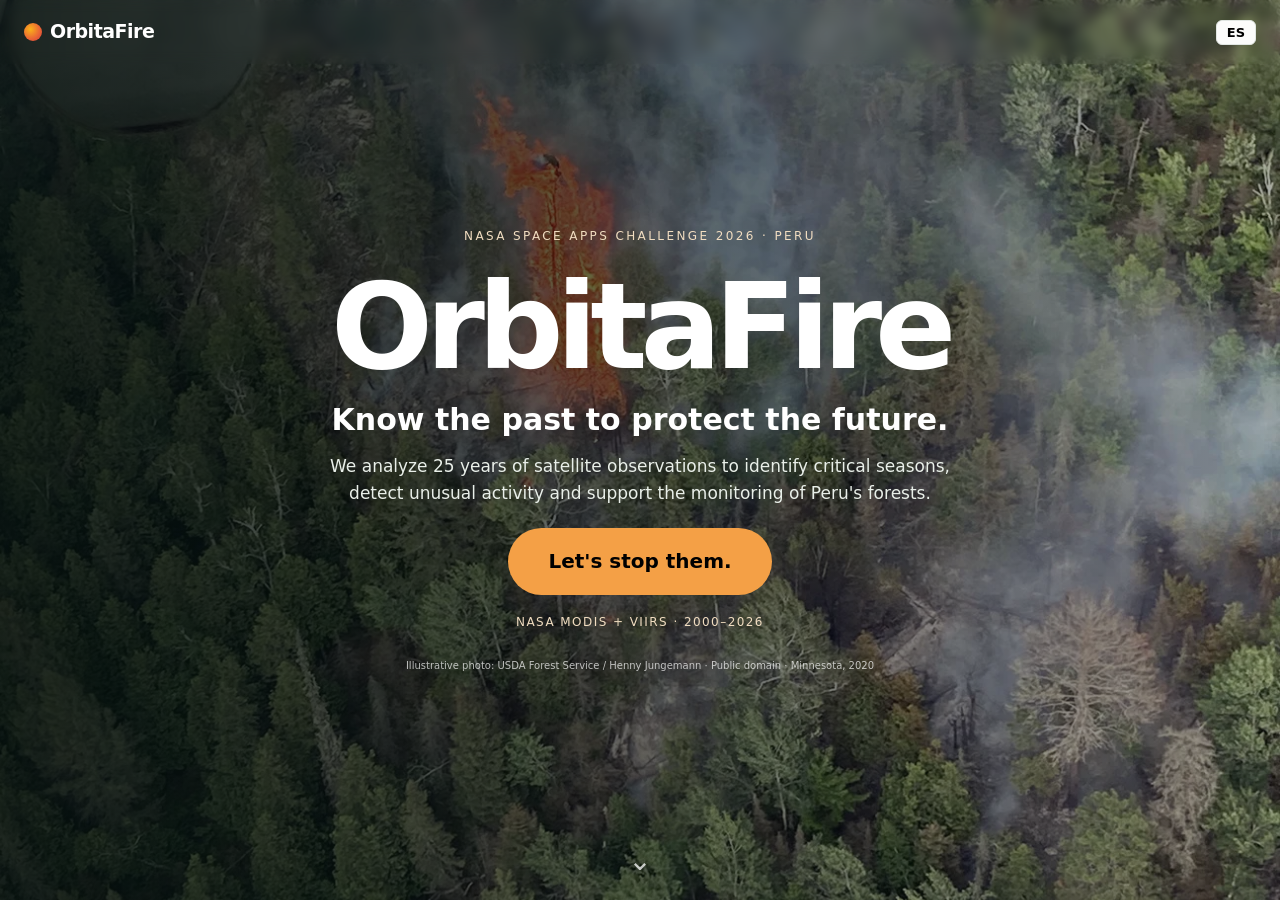
==== docs/index.html @ 90fe37e0 "Web: satellite basemap, recent hotspot points, layer panel and plain-language 3D labels - 2D map: NA" ====
<!DOCTYPE html>
<html lang="en">
<head>
<meta charset="utf-8">
<meta name="viewport" content="width=device-width, initial-scale=1">
<title>OrbitaFire — 25 years of fire in Peru on one consistent scale</title>
<meta name="description" content="OrbitaFire harmonizes NASA MODIS and VIIRS active-fire data into one consistent 2000–2026 record for Peru and turns it into fire alerts for Communal Reserves co-managed with Indigenous peoples.">
<link rel="icon" href="data:image/svg+xml,%3Csvg xmlns=%22http://www.w3.org/2000/svg%22 viewBox=%220 0 16 16%22%3E%3Ccircle cx=%228%22 cy=%228%22 r=%227%22 fill=%22%23eb6834%22/%3E%3C/svg%3E">
<link rel="stylesheet" href="vendor/leaflet/leaflet.css">
<link rel="stylesheet" href="style.css?v=20261115i">
<link rel="stylesheet" href="workspace.css?v=20261115i">
</head>
<body>
<!-- OrbitaFire website. Developed by the OrbitaFire team with AI assistance (Claude, Anthropic). See README > "AI assistance". -->
<header class="top">
  <div class="wrap top-row">
    <div class="brand"><span class="logo" aria-hidden="true"></span>OrbitaFire</div>
    <nav>
      <a href="#map" data-i18n="nav_map">Map</a>
      <a href="#reserves" data-i18n="nav_reserves">Communal Reserves</a>
      <a href="#method" data-i18n="nav_method">Method</a>
      <a href="#about" data-i18n="nav_about">About</a>
      <a href="3d.html" data-i18n="nav_3d">3D view</a>
      <button id="lang" class="lang" aria-label="Cambiar idioma / Change language">ES</button>
    </nav>
  </div>
</header>

<main>
<section class="hero wrap">
  <p class="eyebrow" data-i18n="eyebrow">NASA Space Apps Challenge 2026 · Harmonization of MODIS and VIIRS Hot Spots</p>
  <h1 data-i18n="h1">25 years of fire in Peru, on one consistent scale</h1>
  <p class="lead" data-i18n-html="lead">NASA's two fire sensors count fires differently: VIIRS sees <b>4–8×</b> more hotspots than MODIS. We harmonized both into a single, validated 2000–2026 record and use it to warn the people who protect the Amazon's <b>Communal Reserves</b> when a fire season is out of the ordinary.</p>
</section>

<section class="wrap status" aria-labelledby="status-h">
  <h2 id="status-h" class="sr" data-i18n="status_h">Current fire status</h2>
  <div class="cards" id="status-cards"></div>
  <p class="note" id="status-note"></p>
</section>

<section id="map" class="wrap">
  <h2 data-i18n="map_h">Explore the map</h2>
  <p class="sub" data-i18n="map_sub">Click anywhere to see its fire history, the protected area or buffer zone it belongs to, and the native communities nearby.</p>
  <div class="map-ui">
    <div class="map-controls" role="group" aria-label="Map layers">
      <span class="ctl-label" data-i18n="color_by">Color cells by</span>
      <label><span data-i18n="ob_map_scope">Map selection</span><select id="map-scope"><option value="auto" data-i18n="ob_auto">Protected area or cell</option><option value="region" data-i18n="ob_region">Department</option><option value="cell" data-i18n="ob_cell">Grid cell</option></select></label>
      <div class="seg" id="mode">
        <button data-mode="anom" class="on" data-i18n="mode_anom">2024 vs typical season</button>
        <button data-mode="dens" data-i18n="mode_dens">Average fire per year</button>
      </div>
      <label><input type="checkbox" id="lyr-areas" checked> <span data-i18n="lyr_areas">Protected areas</span></label>
      <label><input type="checkbox" id="lyr-buffers" checked> <span data-i18n="lyr_buffers">Buffer zones</span></label>
      <label><input type="checkbox" id="lyr-comm"> <span data-i18n="lyr_comm">Native communities</span></label>
      <label><input type="checkbox" id="lyr-base" checked> <span data-i18n="lyr_base">Basemap</span></label>
    </div>
    <div class="map-grid">
      <div id="leaflet" aria-label="Map of Peru"></div>
      <aside id="panel" class="panel" aria-live="polite"></aside>
    </div>
    <div class="legend" id="legend"></div>
  </div>
</section>

<section id="fire-calendar" class="wrap">
  <h2 data-i18n="fc_h">Fire Activity Calendar</h2>
  <p class="sub" data-i18n="fc_sub">Monthly VIIRS-equivalent activity for Peru. Pre-2012 values are model reconstructions.</p>
  <div class="calendar-controls">
    <label><span data-i18n="fc_location">Location</span><select id="fc-location"><option value="peru" data-i18n="fc_peru">All Peru</option></select></label>
    <label><span data-i18n="fc_month">Month</span><select id="fc-month"></select></label>
    <label><span data-i18n="ob_from">From year</span><select id="fc-from"></select></label>
    <label><span data-i18n="ob_to">To year</span><select id="fc-to"></select></label>
    <label><span data-i18n="fc_view">View</span><select id="fc-view"><option value="bars" data-i18n="ob_bars">Bars</option><option value="heat" data-i18n="ob_heat">Heatmap</option></select></label>
    <label><span data-i18n="fc_mode">Color</span><select id="fc-mode"><option value="value" data-i18n="ob_activity">Activity</option><option value="anomaly" data-i18n="ob_anomaly">Robust anomaly</option></select></label>
  </div>
  <p id="calendar-context" class="note" aria-live="polite"></p>
  <div class="chart-card"><div id="fire-calendar-chart" class="chart"></div></div>
  <p id="calendar-detail" class="small" aria-live="polite"></p>
  <p class="small" data-i18n="ob_legend">Blue: observed. Pale blue: reconstructed. Hatched: incomplete. Grey: missing. White dot: zero. Orange line: median. Whiskers: available 95% band.</p>
</section>

<section id="seasonal" class="wrap">
  <h2 data-i18n="ob_seasonal_h">Seasonal Fire Activity</h2>
  <p id="seasonal-note" class="note"></p>
  <p id="observed-advisory" class="note" aria-live="polite"></p>
  <div id="seasonal-chart" class="chart-card chart"></div>
  <p id="seasonal-trend" class="small"></p>
</section>

<section id="reserves" class="wrap">
  <h2 data-i18n="ob_territories_h">Territories Requiring Attention</h2>
  <p class="sub" data-i18n="ob_priority_sub">Communal Reserves and buffer rings, counted separately. Choose a metric to order monitoring attention; this is not a damage assessment.</p>
  <label><span data-i18n="ob_sort">Order by</span><select id="priority-sort"></select></label>
  <p id="priority-period" class="note"></p>
  <div class="table-wrap"><table id="priority-table" class="rank"></table></div>
  <div id="territory-card" class="chart-card" aria-live="polite"></div>
  <h2 data-i18n="res_h">Peru's 11 Communal Reserves</h2>
  <p class="sub" data-i18n-html="res_sub">Communal Reserves are protected areas <b>co-managed</b> by SERNANP and the Indigenous organizations of the native communities around them. VIIRS hotspots (2012–Oct 2026) inside each reserve and its buffer zone. Click a row to see it on the map.</p>
  <div class="spotlight" id="spotlight"></div>
  <div class="table-wrap"><table id="rank" class="rank"></table></div>
</section>

<section id="anomalies" class="wrap">
  <h2 data-i18n="ob_anomalies_h">Activity anomalies</h2>
  <p class="sub" data-i18n="ob_anomaly_rules">Intensity: robust z ≥ 3.5. Off-season: z ≥ 2 and monthly baseline ≤ 10% of the seasonal peak. First Recorded Detection uses only observed counts after at least 60 complete months without detections.</p>
  <p class="note" data-i18n="ob_limits">Hotspots do not establish burned area, damage to communities or biodiversity loss. An anomaly does not confirm a fire. A first recorded detection is relative to this observation record, not proof that fire never occurred before.</p>
  <p id="anomaly-context" class="small"></p>
  <div class="table-wrap"><table id="anomaly-table" class="rank"></table></div>
  <p class="small" data-i18n="ob_daily">Daily anomalies are not exported yet. They require observed detections aggregated by date and territory, observation coverage and a comparable daily baseline; monthly model estimates must never be divided into daily events.</p>
</section>

<section id="method" class="wrap">
  <h2 data-i18n="method_h">Why harmonize, and how</h2>
  <div class="two">
    <figure class="chart-card">
      <figcaption><b data-i18n="c1_t">Before and after harmonization</b><span data-i18n="c1_s">Annual hotspots in Peru. The shaded band is the 95% uncertainty of the reconstructed years.</span></figcaption>
      <div id="chart-years" class="chart"></div>
    </figure>
    <figure class="chart-card">
      <figcaption><b data-i18n="c2_t">The VIIRS/MODIS ratio is not constant</b><span data-i18n="c2_s">Each dot is a month (2012–2026). In quiet months VIIRS sees far more small fires than MODIS.</span></figcaption>
      <div id="chart-ratio" class="chart"></div>
    </figure>
    <figure class="chart-card">
      <figcaption><b data-i18n="c3_t">Validated year by year</b><span data-i18n="c3_s">Error in each year's total when that year is hidden from the model.</span></figcaption>
      <div id="chart-cv" class="chart"></div>
    </figure>
    <figure class="chart-card">
      <figcaption><b data-i18n="c4_t">Peru's fire calendar</b><span data-i18n="c4_s">Typical share of the year's fires in each month.</span></figcaption>
      <div id="chart-cal" class="chart"></div>
    </figure>
  </div>
  <ol class="steps">
    <li data-i18n-html="m1"><b>Clean & grid.</b> NASA FIRMS hotspots from MODIS (Terra, Aqua) and VIIRS (S-NPP, NOAA-20, NOAA-21) over Peru, 2000–2026: confident detections only, vegetation fires only, aggregated to a common 0.25° × month grid.</li>
    <li data-i18n-html="m2"><b>One VIIRS reference.</b> S-NPP is the reference; on days S-NPP was not observing and after it was switched off (1 Nov 2026), NOAA-20 fills in. The two agree within 1%.</li>
    <li data-i18n-html="m3"><b>Learn MODIS → VIIRS.</b> A Poisson GLM learns, cell by cell, how many hotspots VIIRS sees for a given MODIS count, month and local fire regime, in the 2012–2026 overlap. Five models were compared with leave-one-year-out validation.</li>
    <li data-i18n-html="m4"><b>Reconstruct & alert.</b> 2000–2011 are expressed as VIIRS-equivalent with a 95% band. Every month, year, cell and protected area is compared with its own history (robust z-score) to flag anomalous fire seasons.</li>
  </ol>
</section>

<section id="about" class="wrap about">
  <div class="two">
    <div>
      <h2 data-i18n="team_h">Team OrbitaFire · Lima, Peru</h2>
      <ul class="team">
        <li><b>Jean Luka Terrazo</b><span data-i18n="role1">Technical & data lead</span></li>
        <li><b>Josué</b><span data-i18n="role2">Interactive map & local context</span></li>
        <li><b>Alessandro</b><span data-i18n="role3">Communication & delivery</span></li>
      </ul>
      <h3 data-i18n="ai_h">Use of AI</h3>
      <p class="small" data-i18n="ai_p">Claude (Anthropic) assisted the team in writing and reviewing code, designing the validation and drafting documentation. The idea, decisions and review are the team's. Files written with AI assistance carry a note in their header.</p>
    </div>
    <div>
      <h3 data-i18n="data_h">Data & credits</h3>
      <ul class="credits small">
        <li data-i18n-html="cr1">We acknowledge the use of data and imagery from <b>NASA's Fire Information for Resource Management System (FIRMS)</b> (https://earthdata.nasa.gov/firms), part of NASA's Earth Science Data and Information System (ESDIS): MODIS Collection 6.1 and VIIRS 375 m Collection 2 active fire products.</li>
        <li data-i18n-html="cr2">Protected areas, buffer zones and native communities: <b>SERNANP</b> (MINAM, Peru), public download service. Simplified for display.</li>
        <li data-i18n-html="cr3">Department boundaries: <b>geoBoundaries</b> (public domain). Basemap: © <b>OpenStreetMap</b> contributors. Map library: Leaflet (BSD-2).</li>
        <li data-i18n-html="cr4">Algorithms: Giglio et al. 2016, doi:10.1016/j.rse.2016.02.054 (MODIS C6); Schroeder et al. 2014, doi:10.1016/j.rse.2013.12.008 (VIIRS 375 m).</li>
        <li data-i18n-html="cr5">Code: <a href="https://github.com/JeanLuka17/orbitafire">github.com/JeanLuka17/orbitafire</a> · MIT License. Not endorsed by NASA.</li>
      </ul>
    </div>
  </div>
</section>
</main>
<footer class="wrap foot small" data-i18n="foot">Hotspot counts measure detected active fire, not burned area. Reconstructed years (2000–2011) carry wider uncertainty. Data through 12 Nov 2026.</footer>

<div id="tip" class="tip" role="tooltip" hidden></div>
<script src="vendor/leaflet/leaflet.js"></script>
<script src="i18n.js?v=20261115i"></script>
<script src="territory.js?v=20261115i"></script>
<script src="observatory.js?v=20261115i"></script>
<script src="experience.js?v=20261115i"></script>
<script src="app.js?v=20261115i"></script>
</body>
</html>
---- docs/vendor/leaflet/leaflet.css ----
/* required styles */

.leaflet-pane,
.leaflet-tile,
.leaflet-marker-icon,
.leaflet-marker-shadow,
.leaflet-tile-container,
.leaflet-pane > svg,
.leaflet-pane > canvas,
.leaflet-zoom-box,
.leaflet-image-layer,
.leaflet-layer {
	position: absolute;
	left: 0;
	top: 0;
	}
.leaflet-container {
	overflow: hidden;
	}
.leaflet-tile,
.leaflet-marker-icon,
.leaflet-marker-shadow {
	-webkit-user-select: none;
	   -moz-user-select: none;
	        user-select: none;
	  -webkit-user-drag: none;
	}
/* Prevents IE11 from highlighting tiles in blue */
.leaflet-tile::selection {
	background: transparent;
}
/* Safari renders non-retina tile on retina better with this, but Chrome is worse */
.leaflet-safari .leaflet-tile {
	image-rendering: -webkit-optimize-contrast;
	}
/* hack that prevents hw layers "stretching" when loading new tiles */
.leaflet-safari .leaflet-tile-container {
	width: 1600px;
	height: 1600px;
	-webkit-transform-origin: 0 0;
	}
.leaflet-marker-icon,
.leaflet-marker-shadow {
	display: block;
	}
/* .leaflet-container svg: reset svg max-width decleration shipped in Joomla! (joomla.org) 3.x */
/* .leaflet-container img: map is broken in FF if you have max-width: 100% on tiles */
.leaflet-container .leaflet-overlay-pane svg {
	max-width: none !important;
	max-height: none !important;
	}
.leaflet-container .leaflet-marker-pane img,
.leaflet-container .leaflet-shadow-pane img,
.leaflet-container .leaflet-tile-pane img,
.leaflet-container img.leaflet-image-layer,
.leaflet-container .leaflet-tile {
	max-width: none !important;
	max-height: none !important;
	width: auto;
	padding: 0;
	}

.leaflet-container img.leaflet-tile {
	/* See: https://bugs.chromium.org/p/chromium/issues/detail?id=600120 */
	mix-blend-mode: plus-lighter;
}

.leaflet-container.leaflet-touch-zoom {
	-ms-touch-action: pan-x pan-y;
	touch-action: pan-x pan-y;
	}
.leaflet-container.leaflet-touch-drag {
	-ms-touch-action: pinch-zoom;
	/* Fallback for FF which doesn't support pinch-zoom */
	touch-action: none;
	touch-action: pinch-zoom;
}
.leaflet-container.leaflet-touch-drag.leaflet-touch-zoom {
	-ms-touch-action: none;
	touch-action: none;
}
.leaflet-container {
	-webkit-tap-highlight-color: transparent;
}
.leaflet-container a {
	-webkit-tap-highlight-color: rgba(51, 181, 229, 0.4);
}
.leaflet-tile {
	filter: inherit;
	visibility: hidden;
	}
.leaflet-tile-loaded {
	visibility: inherit;
	}
.leaflet-zoom-box {
	width: 0;
	height: 0;
	-moz-box-sizing: border-box;
	     box-sizing: border-box;
	z-index: 800;
	}
/* workaround for https://bugzilla.mozilla.org/show_bug.cgi?id=888319 */
.leaflet-overlay-pane svg {
	-moz-user-select: none;
	}

.leaflet-pane         { z-index: 400; }

.leaflet-tile-pane    { z-index: 200; }
.leaflet-overlay-pane { z-index: 400; }
.leaflet-shadow-pane  { z-index: 500; }
.leaflet-marker-pane  { z-index: 600; }
.leaflet-tooltip-pane   { z-index: 650; }
.leaflet-popup-pane   { z-index: 700; }

.leaflet-map-pane canvas { z-index: 100; }
.leaflet-map-pane svg    { z-index: 200; }

.leaflet-vml-shape {
	width: 1px;
	height: 1px;
	}
.lvml {
	behavior: url(#default#VML);
	display: inline-block;
	position: absolute;
	}


/* control positioning */

.leaflet-control {
	position: relative;
	z-index: 800;
	pointer-events: visiblePainted; /* IE 9-10 doesn't have auto */
	pointer-events: auto;
	}
.leaflet-top,
.leaflet-bottom {
	position: absolute;
	z-index: 1000;
	pointer-events: none;
	}
.leaflet-top {
	top: 0;
	}
.leaflet-right {
	right: 0;
	}
.leaflet-bottom {
	bottom: 0;
	}
.leaflet-left {
	left: 0;
	}
.leaflet-control {
	float: left;
	clear: both;
	}
.leaflet-right .leaflet-control {
	float: right;
	}
.leaflet-top .leaflet-control {
	margin-top: 10px;
	}
.leaflet-bottom .leaflet-control {
	margin-bottom: 10px;
	}
.leaflet-left .leaflet-control {
	margin-left: 10px;
	}
.leaflet-right .leaflet-control {
	margin-right: 10px;
	}


/* zoom and fade animations */

.leaflet-fade-anim .leaflet-popup {
	opacity: 0;
	-webkit-transition: opacity 0.2s linear;
	   -moz-transition: opacity 0.2s linear;
	        transition: opacity 0.2s linear;
	}
.leaflet-fade-anim .leaflet-map-pane .leaflet-popup {
	opacity: 1;
	}
.leaflet-zoom-animated {
	-webkit-transform-origin: 0 0;
	    -ms-transform-origin: 0 0;
	        transform-origin: 0 0;
	}
svg.leaflet-zoom-animated {
	will-change: transform;
}

.leaflet-zoom-anim .leaflet-zoom-animated {
	-webkit-transition: -webkit-transform 0.25s cubic-bezier(0,0,0.25,1);
	   -moz-transition:    -moz-transform 0.25s cubic-bezier(0,0,0.25,1);
	        transition:         transform 0.25s cubic-bezier(0,0,0.25,1);
	}
.leaflet-zoom-anim .leaflet-tile,
.leaflet-pan-anim .leaflet-tile {
	-webkit-transition: none;
	   -moz-transition: none;
	        transition: none;
	}

.leaflet-zoom-anim .leaflet-zoom-hide {
	visibility: hidden;
	}


/* cursors */

.leaflet-interactive {
	cursor: pointer;
	}
.leaflet-grab {
	cursor: -webkit-grab;
	cursor:    -moz-grab;
	cursor:         grab;
	}
.leaflet-crosshair,
.leaflet-crosshair .leaflet-interactive {
	cursor: crosshair;
	}
.leaflet-popup-pane,
.leaflet-control {
	cursor: auto;
	}
.leaflet-dragging .leaflet-grab,
.leaflet-dragging .leaflet-grab .leaflet-interactive,
.leaflet-dragging .leaflet-marker-draggable {
	cursor: move;
	cursor: -webkit-grabbing;
	cursor:    -moz-grabbing;
	cursor:         grabbing;
	}

/* marker & overlays interactivity */
.leaflet-marker-icon,
.leaflet-marker-shadow,
.leaflet-image-layer,
.leaflet-pane > svg path,
.leaflet-tile-container {
	pointer-events: none;
	}

.leaflet-marker-icon.leaflet-interactive,
.leaflet-image-layer.leaflet-interactive,
.leaflet-pane > svg path.leaflet-interactive,
svg.leaflet-image-layer.leaflet-interactive path {
	pointer-events: visiblePainted; /* IE 9-10 doesn't have auto */
	pointer-events: auto;
	}

/* visual tweaks */

.leaflet-container {
	background: #ddd;
	outline-offset: 1px;
	}
.leaflet-container a {
	color: #0078A8;
	}
.leaflet-zoom-box {
	border: 2px dotted #38f;
	background: rgba(255,255,255,0.5);
	}


/* general typography */
.leaflet-container {
	font-family: "Helvetica Neue", Arial, Helvetica, sans-serif;
	font-size: 12px;
	font-size: 0.75rem;
	line-height: 1.5;
	}


/* general toolbar styles */

.leaflet-bar {
	box-shadow: 0 1px 5px rgba(0,0,0,0.65);
	border-radius: 4px;
	}
.leaflet-bar a {
	background-color: #fff;
	border-bottom: 1px solid #ccc;
	width: 26px;
	height: 26px;
	line-height: 26px;
	display: block;
	text-align: center;
	text-decoration: none;
	color: black;
	}
.leaflet-bar a,
.leaflet-control-layers-toggle {
	background-position: 50% 50%;
	background-repeat: no-repeat;
	display: block;
	}
.leaflet-bar a:hover,
.leaflet-bar a:focus {
	background-color: #f4f4f4;
	}
.leaflet-bar a:first-child {
	border-top-left-radius: 4px;
	border-top-right-radius: 4px;
	}
.leaflet-bar a:last-child {
	border-bottom-left-radius: 4px;
	border-bottom-right-radius: 4px;
	border-bottom: none;
	}
.leaflet-bar a.leaflet-disabled {
	cursor: default;
	background-color: #f4f4f4;
	color: #bbb;
	}

.leaflet-touch .leaflet-bar a {
	width: 30px;
	height: 30px;
	line-height: 30px;
	}
.leaflet-touch .leaflet-bar a:first-child {
	border-top-left-radius: 2px;
	border-top-right-radius: 2px;
	}
.leaflet-touch .leaflet-bar a:last-child {
	border-bottom-left-radius: 2px;
	border-bottom-right-radius: 2px;
	}

/* zoom control */

.leaflet-control-zoom-in,
.leaflet-control-zoom-out {
	font: bold 18px 'Lucida Console', Monaco, monospace;
	text-indent: 1px;
	}

.leaflet-touch .leaflet-control-zoom-in, .leaflet-touch .leaflet-control-zoom-out  {
	font-size: 22px;
	}


/* layers control */

.leaflet-control-layers {
	box-shadow: 0 1px 5px rgba(0,0,0,0.4);
	background: #fff;
	border-radius: 5px;
	}
.leaflet-control-layers-toggle {
	background-image: url(images/layers.png);
	width: 36px;
	height: 36px;
	}
.leaflet-retina .leaflet-control-layers-toggle {
	background-image: url(images/layers-2x.png);
	background-size: 26px 26px;
	}
.leaflet-touch .leaflet-control-layers-toggle {
	width: 44px;
	height: 44px;
	}
.leaflet-control-layers .leaflet-control-layers-list,
.leaflet-control-layers-expanded .leaflet-control-layers-toggle {
	display: none;
	}
.leaflet-control-layers-expanded .leaflet-control-layers-list {
	display: block;
	position: relative;
	}
.leaflet-control-layers-expanded {
	padding: 6px 10px 6px 6px;
	color: #333;
	background: #fff;
	}
.leaflet-control-layers-scrollbar {
	overflow-y: scroll;
	overflow-x: hidden;
	padding-right: 5px;
	}
.leaflet-control-layers-selector {
	margin-top: 2px;
	position: relative;
	top: 1px;
	}
.leaflet-control-layers label {
	display: block;
	font-size: 13px;
	font-size: 1.08333em;
	}
.leaflet-control-layers-separator {
	height: 0;
	border-top: 1px solid #ddd;
	margin: 5px -10px 5px -6px;
	}

/* Default icon URLs */
.leaflet-default-icon-path { /* used only in path-guessing heuristic, see L.Icon.Default */
	background-image: url(images/marker-icon.png);
	}


/* attribution and scale controls */

.leaflet-container .leaflet-control-attribution {
	background: #fff;
	background: rgba(255, 255, 255, 0.8);
	margin: 0;
	}
.leaflet-control-attribution,
.leaflet-control-scale-line {
	padding: 0 5px;
	color: #333;
	line-height: 1.4;
	}
.leaflet-control-attribution a {
	text-decoration: none;
	}
.leaflet-control-attribution a:hover,
.leaflet-control-attribution a:focus {
	text-decoration: underline;
	}
.leaflet-attribution-flag {
	display: inline !important;
	vertical-align: baseline !important;
	width: 1em;
	height: 0.6669em;
	}
.leaflet-left .leaflet-control-scale {
	margin-left: 5px;
	}
.leaflet-bottom .leaflet-control-scale {
	margin-bottom: 5px;
	}
.leaflet-control-scale-line {
	border: 2px solid #777;
	border-top: none;
	line-height: 1.1;
	padding: 2px 5px 1px;
	white-space: nowrap;
	-moz-box-sizing: border-box;
	     box-sizing: border-box;
	background: rgba(255, 255, 255, 0.8);
	text-shadow: 1px 1px #fff;
	}
.leaflet-control-scale-line:not(:first-child) {
	border-top: 2px solid #777;
	border-bottom: none;
	margin-top: -2px;
	}
.leaflet-control-scale-line:not(:first-child):not(:last-child) {
	border-bottom: 2px solid #777;
	}

.leaflet-touch .leaflet-control-attribution,
.leaflet-touch .leaflet-control-layers,
.leaflet-touch .leaflet-bar {
	box-shadow: none;
	}
.leaflet-touch .leaflet-control-layers,
.leaflet-touch .leaflet-bar {
	border: 2px solid rgba(0,0,0,0.2);
	background-clip: padding-box;
	}


/* popup */

.leaflet-popup {
	position: absolute;
	text-align: center;
	margin-bottom: 20px;
	}
.leaflet-popup-content-wrapper {
	padding: 1px;
	text-align: left;
	border-radius: 12px;
	}
.leaflet-popup-content {
	margin: 13px 24px 13px 20px;
	line-height: 1.3;
	font-size: 13px;
	font-size: 1.08333em;
	min-height: 1px;
	}
.leaflet-popup-content p {
	margin: 17px 0;
	margin: 1.3em 0;
	}
.leaflet-popup-tip-container {
	width: 40px;
	height: 20px;
	position: absolute;
	left: 50%;
	margin-top: -1px;
	margin-left: -20px;
	overflow: hidden;
	pointer-events: none;
	}
.leaflet-popup-tip {
	width: 17px;
	height: 17px;
	padding: 1px;

	margin: -10px auto 0;
	pointer-events: auto;

	-webkit-transform: rotate(45deg);
	   -moz-transform: rotate(45deg);
	    -ms-transform: rotate(45deg);
	        transform: rotate(45deg);
	}
.leaflet-popup-content-wrapper,
.leaflet-popup-tip {
	background: white;
	color: #333;
	box-shadow: 0 3px 14px rgba(0,0,0,0.4);
	}
.leaflet-container a.leaflet-popup-close-button {
	position: absolute;
	top: 0;
	right: 0;
	border: none;
	text-align: center;
	width: 24px;
	height: 24px;
	font: 16px/24px Tahoma, Verdana, sans-serif;
	color: #757575;
	text-decoration: none;
	background: transparent;
	}
.leaflet-container a.leaflet-popup-close-button:hover,
.leaflet-container a.leaflet-popup-close-button:focus {
	color: #585858;
	}
.leaflet-popup-scrolled {
	overflow: auto;
	}

.leaflet-oldie .leaflet-popup-content-wrapper {
	-ms-zoom: 1;
	}
.leaflet-oldie .leaflet-popup-tip {
	width: 24px;
	margin: 0 auto;

	-ms-filter: "progid:DXImageTransform.Microsoft.Matrix(M11=0.70710678, M12=0.70710678, M21=-0.70710678, M22=0.70710678)";
	filter: progid:DXImageTransform.Microsoft.Matrix(M11=0.70710678, M12=0.70710678, M21=-0.70710678, M22=0.70710678);
	}

.leaflet-oldie .leaflet-control-zoom,
.leaflet-oldie .leaflet-control-layers,
.leaflet-oldie .leaflet-popup-content-wrapper,
.leaflet-oldie .leaflet-popup-tip {
	border: 1px solid #999;
	}


/* div icon */

.leaflet-div-icon {
	background: #fff;
	border: 1px solid #666;
	}


/* Tooltip */
/* Base styles for the element that has a tooltip */
.leaflet-tooltip {
	position: absolute;
	padding: 6px;
	background-color: #fff;
	border: 1px solid #fff;
	border-radius: 3px;
	color: #222;
	white-space: nowrap;
	-webkit-user-select: none;
	-moz-user-select: none;
	-ms-user-select: none;
	user-select: none;
	pointer-events: none;
	box-shadow: 0 1px 3px rgba(0,0,0,0.4);
	}
.leaflet-tooltip.leaflet-interactive {
	cursor: pointer;
	pointer-events: auto;
	}
.leaflet-tooltip-top:before,
.leaflet-tooltip-bottom:before,
.leaflet-tooltip-left:before,
.leaflet-tooltip-right:before {
	position: absolute;
	pointer-events: none;
	border: 6px solid transparent;
	background: transparent;
	content: "";
	}

/* Directions */

.leaflet-tooltip-bottom {
	margin-top: 6px;
}
.leaflet-tooltip-top {
	margin-top: -6px;
}
.leaflet-tooltip-bottom:before,
.leaflet-tooltip-top:before {
	left: 50%;
	margin-left: -6px;
	}
.leaflet-tooltip-top:before {
	bottom: 0;
	margin-bottom: -12px;
	border-top-color: #fff;
	}
.leaflet-tooltip-bottom:before {
	top: 0;
	margin-top: -12px;
	margin-left: -6px;
	border-bottom-color: #fff;
	}
.leaflet-tooltip-left {
	margin-left: -6px;
}
.leaflet-tooltip-right {
	margin-left: 6px;
}
.leaflet-tooltip-left:before,
.leaflet-tooltip-right:before {
	top: 50%;
	margin-top: -6px;
	}
.leaflet-tooltip-left:before {
	right: 0;
	margin-right: -12px;
	border-left-color: #fff;
	}
.leaflet-tooltip-right:before {
	left: 0;
	margin-left: -12px;
	border-right-color: #fff;
	}

/* Printing */

@media print {
	/* Prevent printers from removing background-images of controls. */
	.leaflet-control {
		-webkit-print-color-adjust: exact;
		print-color-adjust: exact;
		}
	}
---- docs/style.css ----
/* OrbitaFire website styles. Developed with AI assistance (Claude, Anthropic). */
:root {
  --page: #f9f9f7; --surface: #fcfcfb; --ink: #0b0b0b; --ink2: #52514e; --muted: #898781;
  --grid: #e1e0d9; --axis: #c3c2b7; --border: rgba(11,11,11,.10);
  --blue: #2a78d6; --orange: #eb6834; --aqua: #1baf7a; --green-area: #008300;
  --good: #0ca30c; --warning: #fab219; --serious: #ec835a; --critical: #d03b3b; --low: #5598e7;
  --font: system-ui, -apple-system, "Segoe UI", Inter, sans-serif;
}
* { box-sizing: border-box; }
html { scroll-behavior: smooth; }
body { margin: 0; background: var(--page); color: var(--ink); font: 15px/1.55 var(--font); }
a { color: var(--blue); }
.wrap { max-width: 1180px; margin: 0 auto; padding: 0 20px; }
.sr { position: absolute; left: -9999px; }
.small { font-size: 13px; color: var(--ink2); }

.top { position: sticky; top: 0; z-index: 1000; background: rgba(249,249,247,.92); backdrop-filter: blur(6px); border-bottom: 1px solid var(--border); }
.top-row { display: flex; align-items: center; justify-content: space-between; height: 56px; }
.brand { font-weight: 700; font-size: 18px; display: flex; align-items: center; gap: 8px; }
.logo { width: 18px; height: 18px; border-radius: 50%; background: radial-gradient(circle at 35% 35%, #fab219, #eb6834 55%, #d03b3b); }
nav { display: flex; align-items: center; gap: 18px; }
nav a { color: var(--ink2); text-decoration: none; font-size: 14px; }
nav a:hover { color: var(--ink); }
.lang { border: 1px solid var(--axis); background: var(--surface); border-radius: 6px; padding: 4px 10px; font: 600 13px var(--font); cursor: pointer; }

.hero { padding: 44px 20px 18px; }
.eyebrow { color: var(--muted); font-size: 13px; margin: 0 0 8px; }
h1 { font-size: clamp(28px, 4vw, 42px); line-height: 1.12; margin: 0 0 14px; letter-spacing: -.01em; max-width: 820px; }
.lead { font-size: 17px; color: var(--ink2); max-width: 780px; margin: 0; }
h2 { font-size: 24px; margin: 46px 0 6px; }
h3 { font-size: 16px; margin: 22px 0 6px; }
.sub { color: var(--ink2); margin: 0 0 16px; max-width: 820px; }

.cards { display: grid; grid-template-columns: repeat(auto-fit, minmax(240px, 1fr)); gap: 14px; margin-top: 22px; }
.card { background: var(--surface); border: 1px solid var(--border); border-radius: 12px; padding: 16px 18px; }
.card .k { font-size: 13px; color: var(--ink2); }
.card .v { font-size: 30px; font-weight: 700; margin: 4px 0 2px; }
.card .d { font-size: 13px; color: var(--ink2); }
.badge { display: inline-flex; align-items: center; gap: 6px; font-size: 12.5px; font-weight: 600; padding: 2px 9px 2px 7px; border-radius: 999px; background: #f0efec; color: var(--ink); }
.badge i { width: 9px; height: 9px; border-radius: 50%; display: inline-block; }
.note { font-size: 12.5px; color: var(--muted); margin: 10px 0 0; }

.map-controls { display: flex; flex-wrap: wrap; align-items: center; gap: 10px 18px; margin-bottom: 10px; font-size: 14px; }
.ctl-label { color: var(--ink2); }
.seg { display: inline-flex; border: 1px solid var(--axis); border-radius: 8px; overflow: hidden; }
.seg button { border: 0; background: var(--surface); padding: 6px 12px; font: 13.5px var(--font); cursor: pointer; color: var(--ink2); }
.seg button.on { background: var(--ink); color: #fff; }
.map-controls label { display: inline-flex; gap: 6px; align-items: center; cursor: pointer; color: var(--ink2); }
.map-grid { display: grid; grid-template-columns: 1fr 380px; gap: 14px; }
#leaflet { height: 640px; border-radius: 12px; border: 1px solid var(--border); background: #eef1f2; }
.leaflet-container { font-family: var(--font); }
.panel { background: var(--surface); border: 1px solid var(--border); border-radius: 12px; padding: 16px; height: 640px; overflow: auto; }
.panel h3 { margin: 0 0 2px; font-size: 17px; }
.panel .where { color: var(--ink2); font-size: 13px; margin-bottom: 10px; }
.panel .block { border-top: 1px solid var(--grid); padding-top: 10px; margin-top: 12px; }
.panel .kv { display: grid; grid-template-columns: 1fr auto; gap: 2px 10px; font-size: 13.5px; margin: 6px 0; }
.panel .kv span:nth-child(odd) { color: var(--ink2); }
.panel .empty { color: var(--ink2); }
.panel .tag { display: inline-block; font-size: 12px; padding: 1px 8px; border-radius: 6px; background: #e6f2e6; color: #0b4d0b; margin: 0 4px 4px 0; }
.legend { display: flex; flex-wrap: wrap; gap: 8px 22px; align-items: center; font-size: 12.5px; color: var(--ink2); margin-top: 8px; }
.ramp { display: inline-flex; align-items: center; gap: 6px; }
.ramp b { display: inline-block; width: 160px; height: 10px; border-radius: 3px; }
.sw { display: inline-block; width: 14px; height: 10px; border-radius: 2px; vertical-align: middle; margin-right: 4px; }

.spotlight { display: grid; grid-template-columns: repeat(auto-fit, minmax(300px, 1fr)); gap: 14px; margin-bottom: 14px; }
.spot { background: var(--surface); border: 1px solid var(--border); border-radius: 12px; padding: 16px 18px; }
.spot h3 { margin: 0 0 4px; }
.spot p { margin: 4px 0 8px; color: var(--ink2); font-size: 14px; }
.table-wrap { overflow-x: auto; background: var(--surface); border: 1px solid var(--border); border-radius: 12px; }
table.rank { border-collapse: collapse; width: 100%; font-size: 13.5px; }
.rank th, .rank td { padding: 9px 12px; text-align: right; border-bottom: 1px solid var(--grid); white-space: nowrap; font-variant-numeric: tabular-nums; }
.rank th { color: var(--ink2); font-weight: 600; background: #f4f4f1; position: sticky; top: 0; }
.rank th:first-child, .rank td:first-child, .rank td.l { text-align: left; }
.rank tbody tr { cursor: pointer; }
.rank tbody tr:hover { background: #f4f4f1; }
.bar-in { display: inline-block; height: 8px; background: var(--blue); border-radius: 0 4px 4px 0; vertical-align: middle; margin-right: 6px; }

.two { display: grid; grid-template-columns: 1fr 1fr; gap: 16px; }
.chart-card { margin: 0; background: var(--surface); border: 1px solid var(--border); border-radius: 12px; padding: 14px 16px 8px; }
.chart-card figcaption b { display: block; font-size: 15px; }
.chart-card figcaption span { display: block; font-size: 12.5px; color: var(--ink2); margin-bottom: 6px; }
.chart { width: 100%; }
.chart svg { display: block; width: 100%; height: auto; overflow: visible; }
.chart text { font: 11px var(--font); fill: var(--ink2); }
.chart .lbl { fill: var(--ink); font-size: 11.5px; }
.steps { padding-left: 20px; max-width: 900px; color: var(--ink2); }
.steps li { margin: 8px 0; }
.steps b { color: var(--ink); }

.about { padding-bottom: 20px; }
.team { list-style: none; padding: 0; margin: 10px 0; }
.team li { display: flex; justify-content: space-between; border-bottom: 1px solid var(--grid); padding: 8px 0; }
.team span { color: var(--ink2); font-size: 14px; }
.credits li { margin: 6px 0; }
.foot { padding: 20px; border-top: 1px solid var(--border); margin-top: 30px; }
.calendar-controls { display:flex; flex-wrap:wrap; gap:12px; margin:14px 0; }
.calendar-controls label { display:grid; gap:4px; color:var(--ink2); font-size:13px; }
.calendar-controls select { min-width:150px; padding:8px 10px; border:1px solid var(--axis); border-radius:6px; background:var(--surface); color:var(--ink); font:inherit; }
#fire-calendar-chart { overflow-x:auto; }
#fire-calendar-chart svg { display:block; width:100%; min-width:520px; }
.map-controls select, #priority-sort { font:inherit; padding:6px; border:1px solid var(--axis); border-radius:5px; background:var(--surface); max-width:100%; }
.calendar-controls select { max-width:min(100%, 340px); }
#seasonal-chart { overflow-x:auto; }
#seasonal-chart svg { width:100%; min-width:520px; display:block; }
.territory-link { font:inherit; color:var(--blue); background:none; border:0; padding:4px 0; text-align:left; cursor:pointer; text-decoration:underline; }
#territory-card { margin-top:16px; padding:16px; }
#priority-table small { white-space:nowrap; }
#fire-calendar-chart [role=button]:focus { outline:2px solid var(--ink); outline-offset:-2px; }
@media (max-width:600px) {
  .calendar-controls label { width:100%; }
  .calendar-controls select { width:100%; max-width:100%; }
  .chart-card { min-width:0; }
}

.tip { position: fixed; pointer-events: none; z-index: 2000; background: var(--ink); color: #fff; font-size: 12px; line-height: 1.4; padding: 6px 9px; border-radius: 6px; max-width: 240px; }

@media (max-width: 900px) {
  .map-grid, .two { grid-template-columns: 1fr; }
  #leaflet { height: 460px; }
  .panel { height: auto; max-height: 520px; }
  nav a { display: none; }
}
---- docs/workspace.css ----
/* Map workspace and contextual reading. One scroll surface per view. */
:root{--ui-ink:#202b28;--ui-muted:#6c7772;--ui-line:#e1e6e2;--ui-accent:#9d372c;--ui-shadow:0 12px 48px #18302618}
[hidden]{display:none!important}body{overflow:hidden;color:var(--ui-ink)}body[data-view=about]{overflow:auto}button,input,select{font:inherit}button,a,summary,input,select{outline-offset:4px}button:focus-visible,a:focus-visible,summary:focus-visible{outline:2px solid #8b372d}
.top{height:64px;background:#fff;border-bottom:1px solid var(--ui-line)}.top-row{height:64px;max-width:none;padding:0 24px}.brand{text-decoration:none;color:inherit;font-size:19px;letter-spacing:-.5px}.view-tab{border:0;background:none;font-size:13px;padding:22px 10px;cursor:pointer;color:var(--ui-muted)}.view-tab.active{color:var(--ui-ink);box-shadow:inset 0 -2px var(--ui-accent)}nav{gap:16px}.lang{border-color:var(--ui-line)}.foot{display:none}
.welcome{position:fixed;inset:0;z-index:1100;background:linear-gradient(90deg,#06110dde,#06110d55),url('assets/forest-fire.webp') center/cover;color:#fff;display:grid;place-items:center;text-align:center}.welcome-copy{max-width:740px;padding:30px}.welcome h1{font-size:clamp(60px,10vw,120px);letter-spacing:-.06em;margin:20px auto}.welcome p{font-size:20px;line-height:1.6}.welcome .eyebrow{font-size:12px;letter-spacing:.2em;color:#f1ddc1}.welcome small{display:block;font-size:10px;opacity:.7;margin-top:40px}.enter{border:0;border-radius:40px;background:#f4a046;font-size:20px;font-weight:700;padding:18px 40px;margin-top:20px;cursor:pointer}body[data-view=landing] .top{position:fixed;inset:0 0 auto;z-index:1200;background:none;border:0;color:white}body[data-view=landing] .view-tab{display:none}
.workspace,.workspace.has-selection{height:calc(100dvh - 64px);display:block;position:relative;background:#e6eae7}#map.wrap{max-width:none;padding:0;margin:0;height:100%;position:relative}#map>h2,#map>.sub,.ctl-label,#mode{display:none}.map-ui,.map-grid{height:100%;display:block}#leaflet{height:100%;border:0;border-radius:0}.leaflet-top{top:100px}
.explore-toolbar{position:absolute;z-index:500;top:18px;left:20px;right:20px;display:flex;align-items:center;gap:16px;padding:12px 16px;background:#fffffff5;border:1px solid #ffffffc9;border-radius:12px;box-shadow:var(--ui-shadow)}.explore-toolbar label{display:grid;gap:5px;color:var(--ui-muted);font-size:10px;font-weight:600;letter-spacing:.02em}.explore-toolbar input,.explore-toolbar select{padding:7px 10px;border:1px solid #dce3dd;border-radius:6px;background:#fff;color:var(--ui-ink);font-size:13px;height:35px;max-width:210px}.geo-search{flex:1;min-width:180px}.geo-search input{max-width:none;width:100%}.layer-options{font-size:12px;white-space:nowrap}.layer-options summary{cursor:pointer;padding:8px}.layer-options .map-controls{display:none}.layer-options[open] .map-controls{display:flex;position:absolute;right:0;top:100%;width:330px;background:#fff;border:1px solid var(--ui-line);padding:18px;border-radius:10px;box-shadow:var(--ui-shadow);white-space:normal}
.context-sheet{position:absolute;z-index:650;top:108px;bottom:20px;right:20px;width:362px;height:auto;overflow:auto;padding:24px;background:#fff;border:1px solid var(--ui-line);border-radius:14px;box-shadow:var(--ui-shadow);scrollbar-width:thin}.close-sheet{position:absolute;right:16px;top:16px;border:0;background:#f2f5f1;padding:6px 9px;border-radius:6px;font-size:11px;cursor:pointer}.context-sheet h2{font-size:23px;line-height:1.2;letter-spacing:-.5px;margin:20px 0 8px;padding-right:12px}.summary-period{font-size:12px!important;color:var(--ui-muted);margin:0 0 20px!important}.activity-kpi{display:flex;flex-wrap:wrap;align-items:baseline;column-gap:8px}.activity-kpi .kpi-label{font-size:11px;flex-basis:100%;color:var(--ui-muted);margin-bottom:4px}.activity-kpi strong{font-size:42px;line-height:1.1;letter-spacing:-1.5px;font-weight:650}.kpi-unit{font-size:12px;color:var(--ui-muted)}.summary-status{font-size:11px!important;display:inline-block;border-radius:20px;padding:5px 10px;background:#edf1ed;font-weight:650;margin:16px 0 8px!important}.summary-status.unusual{background:#fbe9e2;color:#943a2b}.summary-status.exceptional{background:#842c2a;color:#fff}.summary-status.insufficient{background:#eceeec;color:#68716a}.summary-interpretation{font-size:13px!important;line-height:1.5;margin:0 0 14px}.summary-updated,.spatial-note{display:block;color:#7d8780;font-size:10px;line-height:1.55;margin:10px 0}.spatial-note{margin:8px 0 0}#selection-summary>details{font-size:11px;color:var(--ui-muted);margin:12px 0}#selection-summary summary{cursor:pointer}
.context-actions{display:grid;grid-template-columns:1fr 1fr;gap:10px;margin:20px 0 16px}.context-actions button{display:flex;flex-direction:column;align-items:flex-start;gap:5px;border:1px solid #d9e0d9;border-radius:9px;background:#fff;padding:13px 11px;text-align:left;cursor:pointer}.context-actions button:first-child{background:#8d342b;color:#fff;border-color:#8d342b}.context-actions strong{font-size:13px;font-weight:650}.context-actions small{font-size:10px;line-height:1.4;opacity:.75}.context-actions button:hover{box-shadow:0 3px 12px #20302016}.sector-card{border-top:1px solid var(--ui-line);padding-top:15px;margin-top:16px}.sector-card h3{font-size:12px;margin:0 0 6px}.sector-card p{font-size:12px!important;line-height:1.5;margin:4px 0}.sector-card button{border:0;background:none;padding:6px 0;font-size:12px;font-weight:600;color:var(--ui-accent);cursor:pointer}.sector-card details{font-size:10px;color:var(--ui-muted);margin:6px 0}.sector-card small{display:block;font-size:10px;line-height:1.5}.sector-card select{width:100%;padding:6px;margin:8px 0;border:1px solid var(--ui-line);border-radius:5px}
.analysis-details{border-top:1px solid var(--ui-line);padding:14px 0;font-size:12px}.analysis-details>summary{cursor:pointer;font-weight:550;color:#5a685e}.analysis-details .wrap{padding:0}.analysis-details section>h2{display:none}.analysis-details .panel{height:auto;border:0;padding:12px 0}.analysis-details .chart-card{padding:8px}.analysis-details .sub,.analysis-details .note{font-size:11px}
.priority-mini{position:absolute;left:20px;bottom:130px;width:280px;z-index:450;background:white;border:1px solid var(--ui-line);border-radius:10px;box-shadow:var(--ui-shadow);padding:0}.priority-mini>summary{list-style:none;cursor:pointer;display:flex;align-items:center;justify-content:space-between;font-size:12px;font-weight:650;padding:15px}.priority-mini>summary::-webkit-details-marker{display:none}.priority-count{font-size:10px;display:grid;place-items:center;background:#f4e5de;color:#8c3329;min-width:22px;height:22px;border-radius:50%}#priority-mini-list{font-size:12px;padding:0 15px 12px}.attention-link{border:0;border-top:1px solid var(--ui-line);background:none;padding:12px 0;width:100%;text-align:left;display:grid;gap:4px;cursor:pointer}.attention-link strong{font-size:12px}.attention-link span{font-size:10px;color:var(--ui-muted)}.map-ui>.legend{display:block;position:absolute;left:20px;bottom:20px;width:200px;max-width:60%;z-index:450;padding:12px;background:#fffffff2;border:1px solid var(--ui-line);border-radius:9px;font-size:11px}.visual-ramp{display:block;height:8px;border-radius:2px;margin:8px 0 4px}.legend-ticks{position:relative;display:block;height:13px;font-size:9px}.legend-ticks span{position:absolute}.legend-ticks span:first-child{left:0}.legend-ticks span:last-child{right:0}.legend[data-mode=anomaly] .legend-ticks span:nth-child(2){left:50%}.legend[data-mode=anomaly] .legend-ticks span:nth-child(3){left:79%}.legend small{font-size:9px;color:var(--ui-muted);display:block;line-height:1.4;margin-top:4px}.archive{position:absolute;right:20px;bottom:20px;z-index:600;background:white;padding:10px;border:1px solid var(--ui-line);border-radius:6px;font-size:11px}.has-selection>.archive:not([open]){display:none}.archive[open]{position:fixed;inset:90px 30px 25px;overflow:auto;padding:25px}.archive summary{cursor:pointer}.history-view{height:calc(100dvh - 64px)}.history-view iframe{width:100%;height:100%;border:0}.about-view{padding-bottom:50px}
/* Comparisons get their own wide, focus-trapped reading surface. */
.analysis-dialog{inset:0;margin:auto;width:min(1060px,calc(100vw - 64px));height: min(850px,calc(100dvh - 80px));max-width:none;max-height:none;overflow:auto;padding:28px 32px;border:1px solid #dfe4de;border-radius:16px;background:#fff;color:var(--ui-ink);box-shadow:0 32px 120px #10231650;scrollbar-width:thin}.analysis-dialog:not([open]){display:none}.analysis-dialog::backdrop{background:#15271d80;backdrop-filter:blur(3px)}.analysis-heading{display:flex;justify-content:space-between;gap:20px;padding:0 170px 18px 0;border-bottom:1px solid var(--ui-line)}.analysis-eyebrow{font-size:9px;font-weight:700;letter-spacing:.17em;color:var(--ui-muted)}.analysis-heading h2{font-size:26px;margin:6px 0 5px;letter-spacing:-.6px}.analysis-heading p{margin:0;font-size:13px;color:var(--ui-muted)}#collapse-analysis{position:absolute;right:30px;top:30px;border:1px solid var(--ui-line);background:#f6f8f5;border-radius:6px;padding:9px 13px;font-size:12px;cursor:pointer}.analysis-reading{font-size:13px;font-weight:600;padding:14px 0;color:#803a30}.analysis-dialog>label{display:inline-flex;gap:10px;align-items:center;margin:8px 20px 10px 0;font-size:12px;color:var(--ui-muted)}.analysis-dialog select,.analysis-dialog input[type=number]{font-size:13px;border:1px solid #d7dfd7;border-radius:6px;padding:8px 10px;background:white;color:var(--ui-ink);max-width:180px}.analysis-dialog>p{font-size:11px;line-height:1.55;color:var(--ui-muted);margin:4px 0 10px}.analysis-dialog #fire-calendar{padding:0;max-width:none}.analysis-dialog #fire-calendar>h2{display:none}.analysis-dialog .calendar-controls{gap:10px;margin:10px 0 14px;align-items:center}.analysis-dialog .calendar-controls label{font-size:11px;display:flex;align-items:center;gap:8px}.analysis-dialog .calendar-controls label:has(#fc-location),.analysis-dialog .calendar-controls label:has(#fc-view),.analysis-dialog .calendar-controls label:has(#fc-mode){display:none}.analysis-dialog .calendar-controls select{min-width:95px}.analysis-dialog #fire-calendar>.chart-card{padding:14px 8px 10px;border:1px solid #e0e5df;border-radius:10px;background:#fbfcfa}.analysis-dialog #fire-calendar-chart{overflow-x:auto}.analysis-dialog #fire-calendar-chart svg{width:100%;min-width:700px;display:block}.analysis-dialog #fire-calendar-chart text{font-size:12px}.analysis-dialog #year-picker{font-size:12px;cursor:pointer;padding:12px 0}.analysis-dialog #year-picker label{display:inline-flex;gap:4px;align-items:center;padding:6px;font-size:12px}.analysis-dialog #year-picker summary{font-weight:600}.analysis-dialog[data-mode=history] .calendar-controls,.analysis-dialog[data-mode=history] #year-picker{display:none}.chart-metadata{border-top:1px solid var(--ui-line);font-size:12px;margin-top:16px;padding:14px 0}.chart-metadata summary{cursor:pointer;color:var(--ui-muted)}.chart-metadata p{font-size:11px;color:var(--ui-muted);line-height:1.6}.chart-metadata #calendar-context[hidden],.chart-metadata #calendar-detail[hidden]{display:none}#daily-matrix{overflow-x:auto}#daily-matrix svg{width:100%;min-width:650px;display:block}#fire-calendar-chart [data-reference=true]{stroke:#8e5f59;stroke-width:1.2}#fire-calendar-chart [data-current=true]{stroke:#111;stroke-width:3}
@media(max-width:900px){.top-row{padding:0 12px}.brand{font-size:16px}nav{gap:2px}.view-tab{font-size:11px;padding:22px 7px}.explore-toolbar{top:10px;left:10px;right:10px;padding:10px;gap:8px;flex-wrap:wrap}.geo-search{min-width:100%}.explore-toolbar input{width:100%}.explore-toolbar select{max-width:150px}.explore-toolbar label{font-size:9px}.leaflet-top{top:180px}.context-sheet{position:absolute;left:0;right:0;bottom:0;top:auto;width:auto;height:58%;padding:22px 22px 16px;border-radius:18px 18px 0 0;border-bottom:0}.context-sheet h2{margin-top:8px}.context-sheet .context-actions{margin-bottom:0}.workspace.has-selection .priority-mini,.workspace.has-selection .legend{display:none}.priority-mini{left:10px;bottom:120px;width:250px}.map-ui>.legend{left:10px;bottom:15px;width:195px}.activity-kpi strong{font-size:36px}.summary-period{margin-bottom:14px!important}.summary-updated{font-size:10px}.analysis-dialog{width:calc(100vw - 16px);height:calc(100dvh - 24px);padding:20px 16px;border-radius:12px}.analysis-heading{padding-right:84px}.analysis-heading h2{font-size:22px}#collapse-analysis{top:18px;right:14px;max-width:90px;padding:7px;font-size:10px}.analysis-dialog>label{margin-right:10px}.analysis-dialog select{max-width:140px}.analysis-dialog .calendar-controls{gap:8px}.analysis-dialog .calendar-controls label{width:auto}.welcome{background-image:linear-gradient(#07140d66,#07140dc9),url('assets/forest-fire-mobile.webp')}.archive{font-size:10px;bottom:15px;right:10px}}
@media(prefers-reduced-motion:reduce){*{scroll-behavior:auto!important;transition:none!important}}

.context-sheet h2{margin-top:4px}.summary-period{margin-bottom:14px!important}.context-actions{position:sticky;bottom:-24px;z-index:4;background:#fff;padding:12px 0 8px;margin-bottom:-16px;box-shadow:0 -10px 12px #ffffffed}.analysis-dialog #analysis-mode-note{display:none}.analysis-dialog[data-mode=history]>label:has(#comparison-granularity),.analysis-dialog[data-mode=history] #daily-availability{display:none}.analysis-dialog .analysis-heading{padding-bottom:14px}.analysis-dialog .analysis-reading{padding:12px 0}.analysis-dialog #year-picker{padding:8px 0 12px}.analysis-dialog #daily-availability{font-size:10px}.analysis-dialog #fire-calendar>.chart-card{padding-top:8px}

.analysis-dialog #collapse-analysis{position:fixed;top:max(70px,calc((100dvh - 850px)/2 + 30px));right:max(62px,calc((100vw - 1060px)/2 + 30px));z-index:5}
@media(max-width:900px){.analysis-dialog #collapse-analysis{top:30px;right:22px}.analysis-dialog .calendar-controls{display:grid;grid-template-columns:1fr 1fr;gap:12px}.analysis-dialog .calendar-controls label{width:auto;display:flex;flex-direction:column;align-items:stretch;gap:5px}.analysis-dialog .calendar-controls label span{white-space:nowrap}.analysis-dialog .calendar-controls select{max-width:none;width:100%;min-width:0}.context-sheet .close-sheet{position:sticky;float:right;top:0;right:0;z-index:6}}

.location-kind{font-size:10px;color:var(--ui-muted);margin:0 0 8px}

/* A single primary action; closing controls occupy their own layout space. */
.sheet-toolbar{display:flex;justify-content:flex-end;min-height:26px;margin:-8px -8px 4px 0}.context-sheet .close-sheet{position:static;float:none;flex:none;margin:0}.context-actions{grid-template-columns:1fr;position:static;bottom:auto;margin:18px 0 0;padding:0;box-shadow:none}.context-actions button{align-items:center;padding:13px}.context-actions button small{display:none}.analysis-dialog .analysis-heading{padding-right:0;align-items:flex-start}.analysis-heading>div{min-width:0;flex:1}.analysis-dialog #collapse-analysis{position:static;top:auto;right:auto;flex:none;align-self:flex-start;max-width:none;margin:0}.analysis-dialog>.analysis-details{margin-top:18px}.analysis-scope select{max-width:230px!important}
.legend small.legend-note{color:#7a2e1f;font-weight:600}
.priority-mini{bottom:178px}
/* compact territorial card (territory.js) */
.territorial-details #panel{background:none;border:0;padding:0;min-height:0;max-height:none;overflow:visible}
.tc{border:1px solid var(--ui-line);border-radius:12px;padding:16px 18px;background:#fff;color:var(--ui-ink);max-width:640px}
.tc h3{margin:0;font-size:19px;line-height:1.25}
.tc-sub{color:var(--ui-muted);font-size:12.5px;margin-top:3px}
.tc-status{display:inline-block;margin:12px 0 10px;border-radius:20px;padding:5px 12px;font-size:12.5px;font-weight:650;background:#edf1ed}
.tc-status span{font-weight:500;opacity:.8}
.tc-status.unusual{background:#fbe9e2;color:#943a2b}.tc-status.exceptional{background:#842c2a;color:#fff}.tc-status.insufficient{background:#eceeec;color:#68716a}
.tc-pair{display:grid;grid-template-columns:1fr 1fr;gap:10px}.tc-pair.one{grid-template-columns:1fr}
.tc-box{border:1px solid var(--ui-line);border-radius:10px;padding:10px 12px;display:flex;flex-direction:column;gap:4px;background:#fafbfa}
.tc-box.ring{border-style:dashed}
.tc-box.on{border-color:var(--ui-accent);box-shadow:inset 0 0 0 1px var(--ui-accent);background:#fff}
.tc-k{font-size:11.5px;color:var(--ui-muted);font-weight:600}
.tc-box b{font-size:24px;line-height:1.1}.tc-box b small{font-size:12px;font-weight:500;color:var(--ui-muted)}
.tc-nodata{font-size:15px;color:var(--ui-muted);font-weight:600}
.tc-tag{align-self:flex-start;font-size:10.5px;border-radius:10px;padding:2px 8px;background:#edf1ed;font-weight:650}
.tc-tag.unusual{background:#fbe9e2;color:#943a2b}.tc-tag.exceptional{background:#842c2a;color:#fff}.tc-tag.insufficient{background:#eceeec;color:#68716a}
.tc-est{font-size:11px;color:var(--ui-muted)}
.tc-note{font-size:11.5px;color:var(--ui-muted);margin:8px 0 0}
.tc-text{font-size:14px;margin:12px 0 4px;line-height:1.45}
.tc-foot{font-size:11px;color:var(--ui-muted);margin:0 0 12px}
.tc-history{background:var(--ui-accent);color:#fff;border:0;border-radius:8px;padding:9px 16px;font-weight:650;cursor:pointer}
.tc-history:hover{filter:brightness(1.1)}
.tc-info{margin-top:12px;border-top:1px solid var(--ui-line);padding-top:8px}
.tc-info summary{cursor:pointer;font-weight:650;font-size:13px}
.tc-info dl{display:grid;grid-template-columns:max-content 1fr;gap:4px 14px;font-size:12.5px;margin:10px 0 0}
.tc-info dt{color:var(--ui-muted)}.tc-info dd{margin:0}
@media (max-width:520px){.tc{padding:14px}.tc-pair{grid-template-columns:1fr}.tc-info dl{grid-template-columns:1fr}.tc-info dd{margin-bottom:6px}}
/* six-level hotspot legend */
.map-ui>.legend{width:230px}
.lv-list{display:grid;gap:3px;margin:8px 0 4px}
.lv-row{display:grid;grid-template-columns:16px 1fr auto;align-items:center;gap:7px;font-size:11px}
.lv-row em{font-style:normal;color:var(--ui-muted);font-variant-numeric:tabular-nums}
.lv-sw{display:inline-block;width:16px;height:11px;border-radius:2px;border:1px solid #0000001f}
.lv-miss{background:repeating-linear-gradient(45deg,#B9BDBA 0 3px,#e4e6e4 3px 6px)}
.legend[data-mode=anomaly] .lv-row{margin-top:6px}
.priority-mini{bottom:268px}
@media (max-width:700px){.map-ui>.legend{width:auto;max-width:58%;left:10px;bottom:10px;padding:8px 10px}
 .lv-list{display:flex;flex-wrap:wrap;gap:3px 8px;margin:6px 0 2px}.lv-row{display:flex;gap:4px;font-size:10px}.lv-row>span{display:none}
 .lv-row:last-child>span{display:none}.legend small.legend-note{display:none}.priority-mini{bottom:150px;left:10px;width:58%}}
/* simplified details dialog (team request): monthly comparison only, no duplicated sections */
#analysis-reading{display:none}
.location-analysis>details.analysis-details:not(.territorial-details){display:none}
.location-analysis .chart-metadata{display:none}
.location-analysis label:has(#comparison-granularity),#day-picker,#daily-availability,#daily-matrix{display:none!important}
/* card in the per-unit format */
.tc-unit{border:1px solid var(--ui-line);border-radius:12px;padding:14px 16px;margin-top:12px;background:#fafbfa}
.tc-unit.on{background:#fff;border-color:#d9ccc6;box-shadow:0 2px 10px #18302610}
.tc-head{display:flex;gap:10px;align-items:flex-start}
.tc-head b{font-size:15px}.tc-head p{margin:2px 0 0;font-size:12.5px;color:var(--ui-muted)}
.tc-pin{width:18px;height:18px;fill:var(--ui-accent);flex:none;margin-top:1px}
.tc-row{display:flex;justify-content:space-between;align-items:center;margin-top:12px;font-size:12.5px;color:var(--ui-muted)}
.tc-big{font-size:30px;font-weight:700;line-height:1.1;margin-top:4px}.tc-big small{font-size:13px;font-weight:500;color:var(--ui-muted)}
.tc-unit .tc-text{font-size:13.5px;margin:8px 0 0}
.tc-foot{display:flex;gap:6px;align-items:flex-start;margin:12px 0 0}
/* team request: no dialog heading, close button at the bottom, flat card (no nested boxes) */
.location-analysis .analysis-heading{display:none}
.analysis-close-bar{position:sticky;bottom:0;display:flex;justify-content:flex-end;padding:12px 0 4px;background:linear-gradient(#fff0,#fff 35%);margin-top:16px}
.analysis-close-bar #collapse-analysis{position:static}
.tc{border:0;padding:0;background:none;max-width:680px}
.tc-unit,.tc-unit.on{border:0;border-radius:0;box-shadow:none;background:none;padding:14px 0;margin:0;border-top:1px solid var(--ui-line)}
.tc-unit:first-of-type{border-top:0}
.location-analysis>details.territorial-details{border-top:0;margin-top:0;padding-top:0}
/* team request: one card per unit (no outer box), close button top-right */
.tc-unit,.tc-unit.on{border:1px solid var(--ui-line);border-radius:12px;padding:14px 16px;margin:12px 0 0;background:#fff;box-shadow:0 1px 6px #18302612}
.tc-unit:first-of-type{border-top:1px solid var(--ui-line)}
.analysis-close-bar{position:sticky;top:0;bottom:auto;z-index:6;margin:0 0 4px;padding:0 0 8px;background:linear-gradient(#fff,#fff 70%,#fff0)}
/* team request: calendar controls, year picker and chart in one card */
.location-analysis #fire-calendar{border:1px solid var(--ui-line);border-radius:12px;padding:16px 18px;margin-top:18px;background:#fff;box-shadow:0 1px 6px #18302612}
.location-analysis #fire-calendar>h2{display:block;font-size:16px;margin:0 0 12px}
.location-analysis #fire-calendar>.analysis-scope,.location-analysis #fire-calendar>.analysis-month{display:inline-flex;align-items:center;gap:8px;margin:0 14px 10px 0}
.location-analysis #fire-calendar>.chart-card{background:#fbfcfa}
.location-analysis #fire-calendar>.analysis-scope>span,.location-analysis #fire-calendar>.analysis-month>span{font-size:12px;color:var(--ui-muted)}
/* landing: cinematic first screen + short "who it is for" section on scroll */
.welcome{display:block;overflow-y:auto;place-items:initial;background-attachment:fixed}
.welcome-hero{min-height:100dvh;display:grid;place-items:center;position:relative}
.welcome h1{margin:14px auto 6px}
.welcome .welcome-tagline{font-size:clamp(22px,3vw,30px);font-weight:600;line-height:1.3;margin:0 auto 14px;color:#fff}
.welcome .welcome-lead{font-size:17px;line-height:1.6;max-width:620px;margin:0 auto;color:#e9efe9}
.welcome .welcome-source{font-size:12px;letter-spacing:.12em;color:#f1ddc1;margin:18px 0 0}
.welcome small{margin-top:26px}
.welcome-scroll{position:absolute;bottom:18px;left:50%;transform:translateX(-50%);font-size:28px;opacity:.75;animation:lp-bob 2s infinite}
@keyframes lp-bob{50%{transform:translate(-50%,6px)}}
.welcome-more{background:#06110df2;padding:56px 24px 64px;text-align:center}
.welcome-more h2{font-size:clamp(20px,2.6vw,28px);margin:0 auto 12px;max-width:760px}
.welcome-more .welcome-users{font-size:16px;line-height:1.6;max-width:720px;margin:0 auto 34px;color:#d8e2da}
.welcome-benefits{display:grid;grid-template-columns:repeat(3,1fr);gap:18px;max-width:980px;margin:0 auto;text-align:left}
.welcome-benefits>div{border:1px solid #ffffff26;border-radius:12px;padding:18px 20px;background:#ffffff0d}
.welcome-benefits h3{margin:0 0 6px;font-size:16px;color:#f4a046}
.welcome-benefits p{margin:0;font-size:14px;line-height:1.5;color:#e2e9e3}
@media (max-width:760px){.welcome-benefits{grid-template-columns:1fr}.welcome .welcome-lead{font-size:15px}}
/* right layer panel */
.layer-options.lp-moved{display:none}
.layer-panel{position:absolute;z-index:640;top:108px;right:20px;width:250px;background:#fff;border:1px solid var(--ui-line);border-radius:12px;box-shadow:var(--ui-shadow);font-size:12.5px;overflow:hidden}
.workspace.has-selection .layer-panel{right:400px}
.lp-head{display:flex;justify-content:space-between;align-items:center;width:100%;border:0;background:#f6f8f5;padding:10px 14px;font-weight:700;font-size:13px;cursor:pointer}
.layer-panel.closed .lp-body{display:none}.layer-panel.closed .lp-caret{transform:rotate(-90deg)}
.lp-body{padding:4px 14px 14px;max-height:calc(100dvh - 220px);overflow:auto}
.lp-body h4{margin:12px 0 6px;font-size:11px;text-transform:uppercase;letter-spacing:.06em;color:var(--ui-muted)}
.lp-body label{display:flex;align-items:center;gap:7px;margin:5px 0;cursor:pointer}
.lp-body label select{margin-left:auto;max-width:120px;font-size:11.5px}
.lp-seg{display:flex;margin:6px 0 4px;border:1px solid var(--ui-line);border-radius:8px;overflow:hidden}
.lp-seg button{flex:1;border:0;background:#fff;padding:6px 4px;font-size:11.5px;cursor:pointer}
.lp-seg button.on{background:var(--ui-ink);color:#fff;font-weight:650}
.lp-info{display:block;color:var(--ui-muted);font-size:11px;line-height:1.5}
.lp-dot{display:inline-block;width:8px;height:8px;border-radius:50%;margin:0 4px 0 2px;vertical-align:middle;border:1px solid #fff;box-shadow:0 0 0 1px #0002}
.lp-dot.v{background:#ff1a1a}.lp-dot.m{background:#ff8a00}
@media (max-width:700px){.layer-panel{top:auto;bottom:62px;right:10px;width:200px}.lp-body{max-height:48dvh}.workspace.has-selection .layer-panel{display:none}}
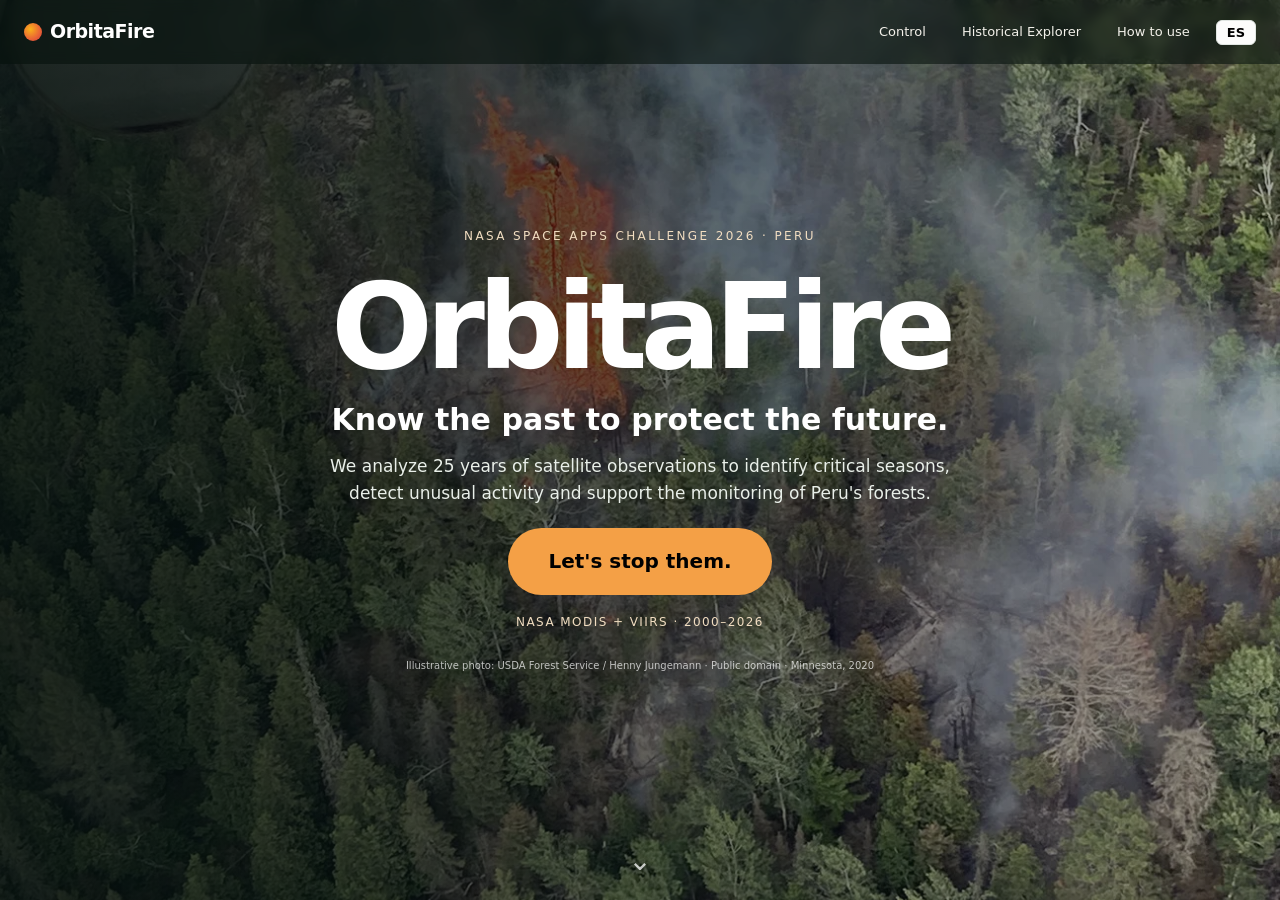
==== commit 6cd1cb28: "Web: header tabs on the landing page; detailed how-to guide with a 3D section" ====
--- a/docs/index.html
+++ b/docs/index.html
@@ -7,8 +7,8 @@
 <meta name="description" content="OrbitaFire harmonizes NASA MODIS and VIIRS active-fire data into one consistent 2000–2026 record for Peru and turns it into fire alerts for Communal Reserves co-managed with Indigenous peoples.">
 <link rel="icon" href="data:image/svg+xml,%3Csvg xmlns=%22http://www.w3.org/2000/svg%22 viewBox=%220 0 16 16%22%3E%3Ccircle cx=%228%22 cy=%228%22 r=%227%22 fill=%22%23eb6834%22/%3E%3C/svg%3E">
 <link rel="stylesheet" href="vendor/leaflet/leaflet.css">
-<link rel="stylesheet" href="style.css?v=20261115i">
-<link rel="stylesheet" href="workspace.css?v=20261115i">
+<link rel="stylesheet" href="style.css?v=20261115l">
+<link rel="stylesheet" href="workspace.css?v=20261115l">
 </head>
 <body>
 <!-- OrbitaFire website. Developed by the OrbitaFire team with AI assistance (Claude, Anthropic). See README > "AI assistance". -->
@@ -138,7 +138,7 @@
   </ol>
 </section>
 
-<section id="about" class="wrap about">
+<section id="about-team" class="wrap about">
   <div class="two">
     <div>
       <h2 data-i18n="team_h">Team OrbitaFire · Lima, Peru</h2>
@@ -167,10 +167,10 @@
 
 <div id="tip" class="tip" role="tooltip" hidden></div>
 <script src="vendor/leaflet/leaflet.js"></script>
-<script src="i18n.js?v=20261115i"></script>
-<script src="territory.js?v=20261115i"></script>
-<script src="observatory.js?v=20261115i"></script>
-<script src="experience.js?v=20261115i"></script>
-<script src="app.js?v=20261115i"></script>
+<script src="i18n.js?v=20261115l"></script>
+<script src="territory.js?v=20261115l"></script>
+<script src="observatory.js?v=20261115l"></script>
+<script src="experience.js?v=20261115l"></script>
+<script src="app.js?v=20261115l"></script>
 </body>
 </html>
--- a/docs/workspace.css
+++ b/docs/workspace.css
@@ -133,3 +133,26 @@
 .lp-dot{display:inline-block;width:8px;height:8px;border-radius:50%;margin:0 4px 0 2px;vertical-align:middle;border:1px solid #fff;box-shadow:0 0 0 1px #0002}
 .lp-dot.v{background:#ff1a1a}.lp-dot.m{background:#ff8a00}
 @media (max-width:700px){.layer-panel{top:auto;bottom:62px;right:10px;width:200px}.lp-body{max-height:48dvh}.workspace.has-selection .layer-panel{display:none}}
+.layer-panel{width:230px}.lp-body{padding:6px 14px 10px}
+/* how-to guide */
+.guide{max-width:860px;padding-top:44px}
+.guide h1{font-size:clamp(28px,4vw,40px);margin:0 0 10px}
+.guide-lead{font-size:17px;color:var(--ui-muted);margin:0 0 22px;line-height:1.5}
+.guide-steps{list-style:none;padding:0;margin:0;display:grid;grid-template-columns:1fr 1fr;gap:14px}
+.guide-steps li{background:#fff;border:1px solid var(--ui-line);border-radius:12px;padding:16px 18px;display:flex;flex-direction:column;gap:6px;font-size:14px;line-height:1.5}
+.guide-steps b{font-size:15px}
+.guide-note{margin:18px 0;padding:12px 16px;border-left:3px solid var(--ui-accent);background:#fbf3ef;font-size:13.5px;line-height:1.5;border-radius:0 8px 8px 0}
+.guide-go{margin:4px 0 30px}
+.guide-method{max-width:none;margin:10px auto 60px;border-top:1px solid var(--ui-line);padding-top:14px}
+.guide-method>summary{cursor:pointer;font-weight:650;color:var(--ui-muted);max-width:860px;margin:0 auto}
+@media (max-width:700px){.guide-steps{grid-template-columns:1fr}.guide{padding-top:24px}}
+.guide-go{font-size:16px;padding:12px 28px}
+.guide-h2{font-size:22px;margin:30px 0 12px}
+.guide-steps li span{color:#3c4a42}
+/* header stays visible on the landing page */
+
+
+/* header tabs also on the landing page */
+body[data-view=landing] .top{background:#06110d99;backdrop-filter:blur(6px)}
+body[data-view=landing] .view-tab{display:inline-block;color:#f3f1ea}
+body[data-view=landing] .view-tab:hover{color:#fff}
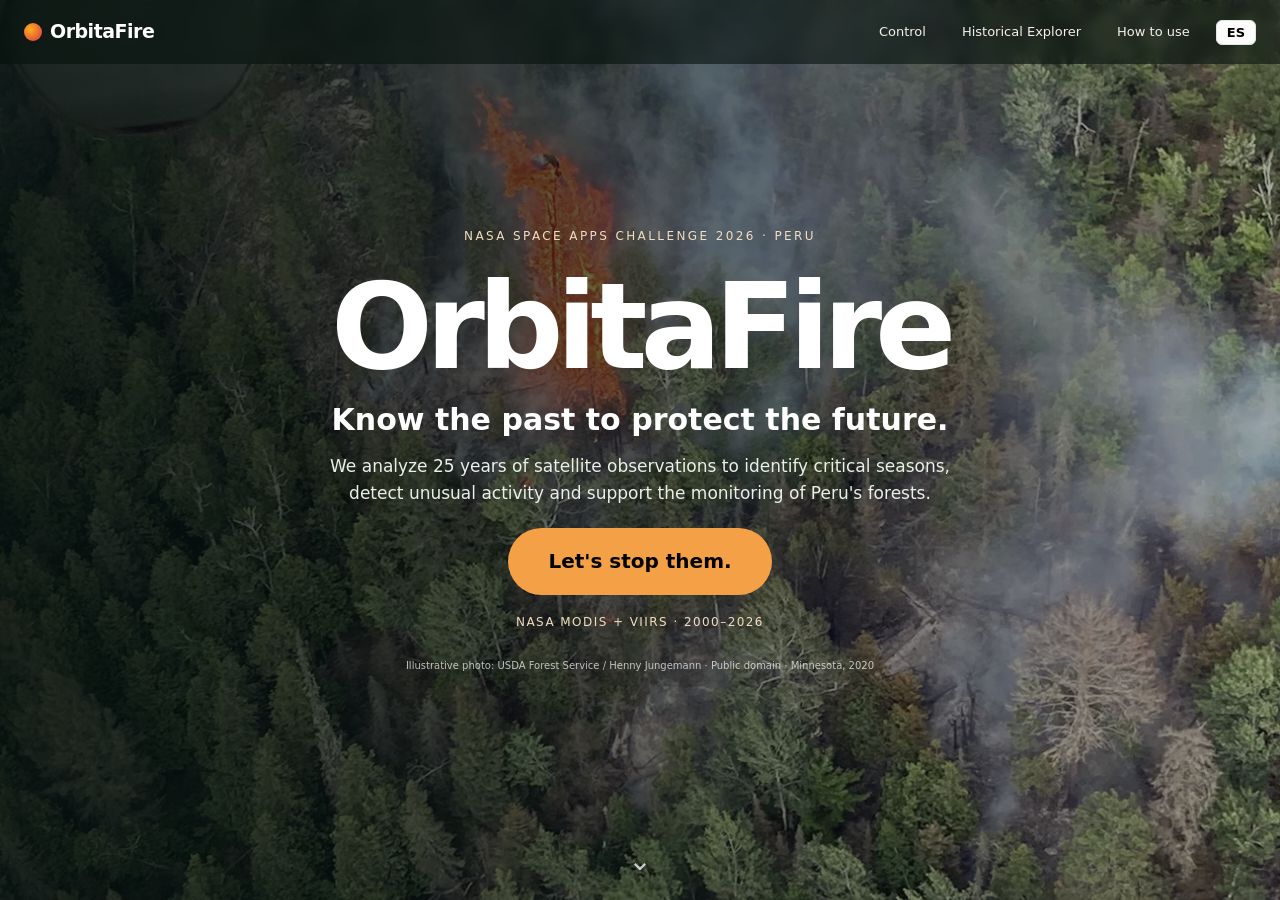
==== commit 68aa0103: "Web: complete how-to guide with screenshots (EN/ES), table of contents, limits and FAQ" ====
--- a/docs/index.html
+++ b/docs/index.html
@@ -7,8 +7,8 @@
 <meta name="description" content="OrbitaFire harmonizes NASA MODIS and VIIRS active-fire data into one consistent 2000–2026 record for Peru and turns it into fire alerts for Communal Reserves co-managed with Indigenous peoples.">
 <link rel="icon" href="data:image/svg+xml,%3Csvg xmlns=%22http://www.w3.org/2000/svg%22 viewBox=%220 0 16 16%22%3E%3Ccircle cx=%228%22 cy=%228%22 r=%227%22 fill=%22%23eb6834%22/%3E%3C/svg%3E">
 <link rel="stylesheet" href="vendor/leaflet/leaflet.css">
-<link rel="stylesheet" href="style.css?v=20261115l">
-<link rel="stylesheet" href="workspace.css?v=20261115l">
+<link rel="stylesheet" href="style.css?v=20261115m">
+<link rel="stylesheet" href="workspace.css?v=20261115m">
 </head>
 <body>
 <!-- OrbitaFire website. Developed by the OrbitaFire team with AI assistance (Claude, Anthropic). See README > "AI assistance". -->
@@ -167,10 +167,11 @@
 
 <div id="tip" class="tip" role="tooltip" hidden></div>
 <script src="vendor/leaflet/leaflet.js"></script>
-<script src="i18n.js?v=20261115l"></script>
-<script src="territory.js?v=20261115l"></script>
-<script src="observatory.js?v=20261115l"></script>
-<script src="experience.js?v=20261115l"></script>
-<script src="app.js?v=20261115l"></script>
+<script src="i18n.js?v=20261115m"></script>
+<script src="guide.js?v=20261115m"></script>
+<script src="territory.js?v=20261115m"></script>
+<script src="observatory.js?v=20261115m"></script>
+<script src="experience.js?v=20261115m"></script>
+<script src="app.js?v=20261115m"></script>
 </body>
 </html>
--- a/docs/workspace.css
+++ b/docs/workspace.css
@@ -156,3 +156,28 @@
 body[data-view=landing] .top{background:#06110d99;backdrop-filter:blur(6px)}
 body[data-view=landing] .view-tab{display:inline-block;color:#f3f1ea}
 body[data-view=landing] .view-tab:hover{color:#fff}
+/* complete how-to guide with pictures */
+.guide{max-width:980px}
+.guide-key{background:#fff;border:1px solid var(--ui-line);border-left:4px solid var(--ui-accent);border-radius:0 12px 12px 0;padding:14px 20px;margin:0 0 22px}
+.guide-key p{margin:6px 0;font-size:14.5px;line-height:1.5}
+.guide-toc{display:grid;grid-template-columns:1fr 1fr;gap:4px 24px;background:#fff;border:1px solid var(--ui-line);border-radius:12px;padding:16px 20px;margin-bottom:10px;font-size:14px}
+.guide-toc b{grid-column:1/-1;margin-bottom:4px}
+.guide-toc a{color:var(--ui-ink);text-decoration:none;padding:3px 0}
+.guide-toc a:hover{color:var(--ui-accent);text-decoration:underline}
+.g-sec{padding-top:30px;scroll-margin-top:80px}
+.g-sec h2{font-size:23px;margin:0 0 12px}
+.g-sec p,.g-sec li{font-size:15px;line-height:1.6;color:#2f3d36}
+.g-sec ul{padding-left:20px;margin:8px 0}
+.g-sec li{margin:5px 0}
+.g-fig{margin:6px 0 14px;border:1px solid var(--ui-line);border-radius:12px;overflow:hidden;background:#fff;box-shadow:0 2px 10px #1830260f}
+.g-fig img{display:block;width:100%;height:auto}
+.g-fig.narrow{max-width:560px}
+.g-fig.small{max-width:300px;margin-top:12px}
+.g-row{display:grid;grid-template-columns:1fr 300px;gap:26px;align-items:start}
+.g-side{display:flex;flex-direction:column;gap:12px}
+.g-side .g-fig{margin:0}
+.g-qa dt{font-weight:650;font-size:15px;margin-top:12px}
+.g-qa dd{margin:4px 0 0;font-size:15px;line-height:1.55;color:#2f3d36}
+.guide-go{margin:28px 0 34px}
+@media (max-width:760px){.g-row{grid-template-columns:1fr}.guide-toc{grid-template-columns:1fr}.g-side{max-width:340px}}
+.guide-toc a{display:block!important;visibility:visible!important}
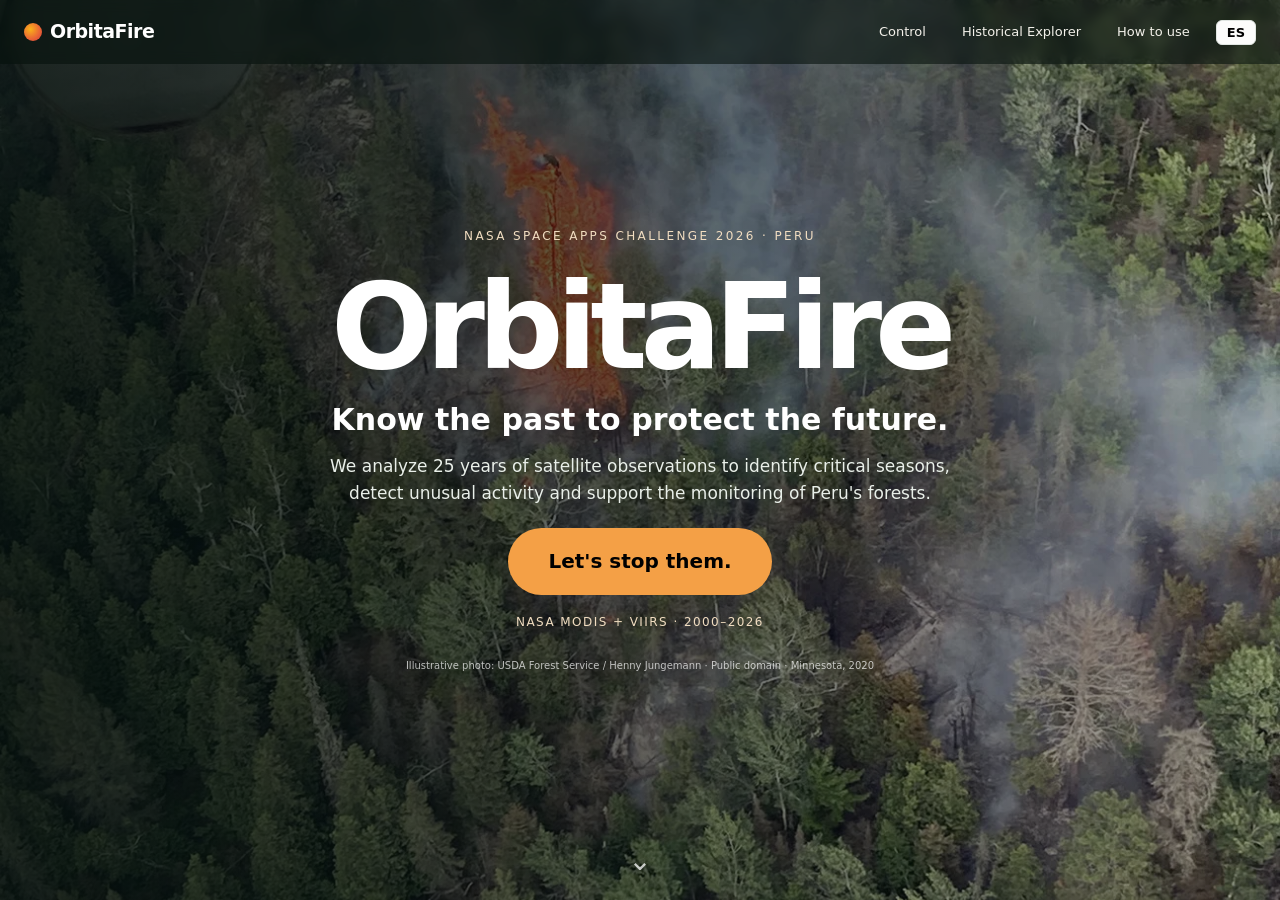
==== commit a79f68e0: "Web: landing button opens the how-to guide first; methodology block hidden from the guide" ====
--- a/docs/index.html
+++ b/docs/index.html
@@ -7,8 +7,8 @@
 <meta name="description" content="OrbitaFire harmonizes NASA MODIS and VIIRS active-fire data into one consistent 2000–2026 record for Peru and turns it into fire alerts for Communal Reserves co-managed with Indigenous peoples.">
 <link rel="icon" href="data:image/svg+xml,%3Csvg xmlns=%22http://www.w3.org/2000/svg%22 viewBox=%220 0 16 16%22%3E%3Ccircle cx=%228%22 cy=%228%22 r=%227%22 fill=%22%23eb6834%22/%3E%3C/svg%3E">
 <link rel="stylesheet" href="vendor/leaflet/leaflet.css">
-<link rel="stylesheet" href="style.css?v=20261115m">
-<link rel="stylesheet" href="workspace.css?v=20261115m">
+<link rel="stylesheet" href="style.css?v=20261115n">
+<link rel="stylesheet" href="workspace.css?v=20261115n">
 </head>
 <body>
 <!-- OrbitaFire website. Developed by the OrbitaFire team with AI assistance (Claude, Anthropic). See README > "AI assistance". -->
@@ -167,11 +167,11 @@
 
 <div id="tip" class="tip" role="tooltip" hidden></div>
 <script src="vendor/leaflet/leaflet.js"></script>
-<script src="i18n.js?v=20261115m"></script>
-<script src="guide.js?v=20261115m"></script>
-<script src="territory.js?v=20261115m"></script>
-<script src="observatory.js?v=20261115m"></script>
-<script src="experience.js?v=20261115m"></script>
-<script src="app.js?v=20261115m"></script>
+<script src="i18n.js?v=20261115n"></script>
+<script src="guide.js?v=20261115n"></script>
+<script src="territory.js?v=20261115n"></script>
+<script src="observatory.js?v=20261115n"></script>
+<script src="experience.js?v=20261115n"></script>
+<script src="app.js?v=20261115n"></script>
 </body>
 </html>
--- a/docs/workspace.css
+++ b/docs/workspace.css
@@ -181,3 +181,4 @@
 .guide-go{margin:28px 0 34px}
 @media (max-width:760px){.g-row{grid-template-columns:1fr}.guide-toc{grid-template-columns:1fr}.g-side{max-width:340px}}
 .guide-toc a{display:block!important;visibility:visible!important}
+.guide-method{display:none}
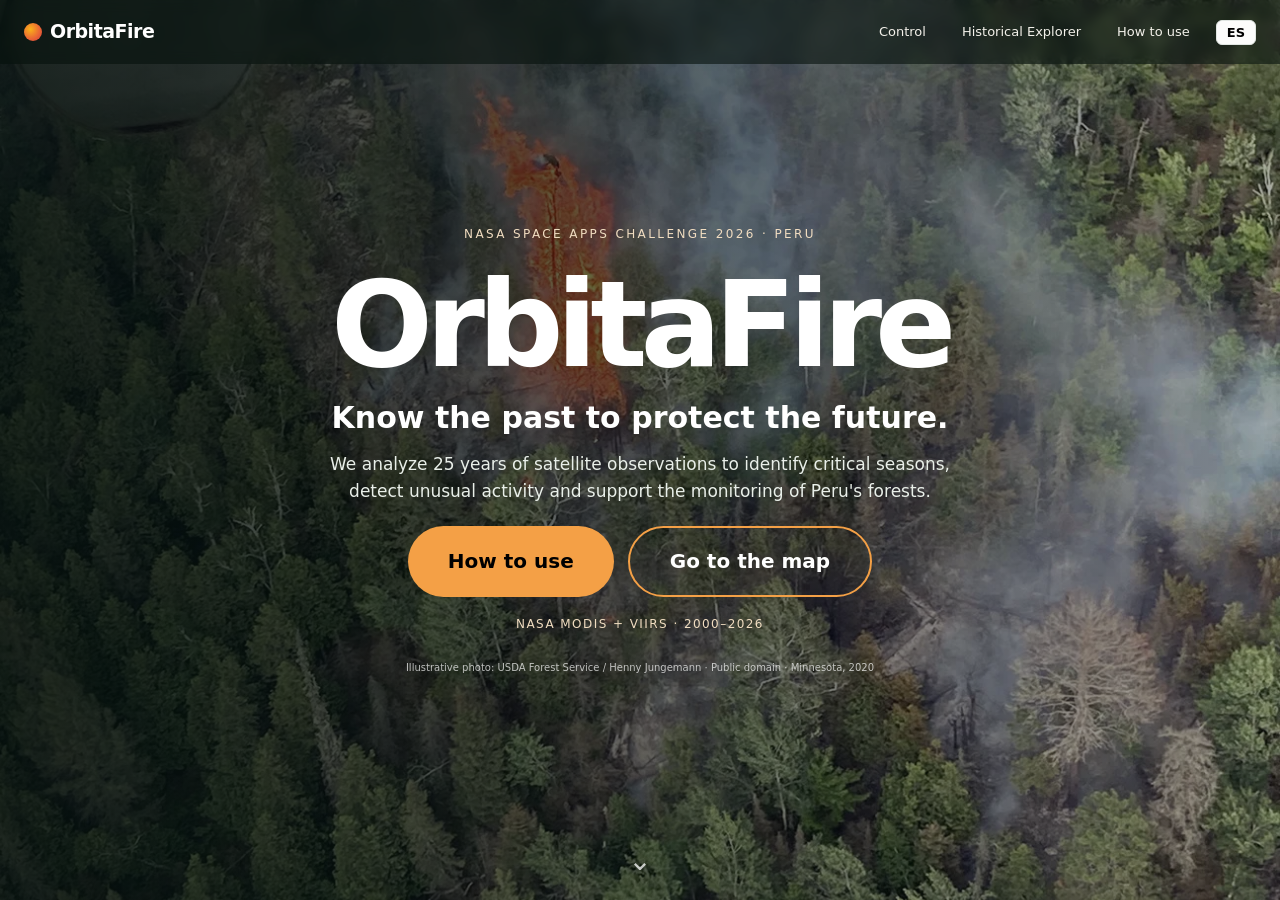
==== commit 6b9ca6ca: "Web: 'How to use' and 'Go to the map' buttons on the landing; data-date notice when the map opens" ====
--- a/docs/index.html
+++ b/docs/index.html
@@ -7,8 +7,8 @@
 <meta name="description" content="OrbitaFire harmonizes NASA MODIS and VIIRS active-fire data into one consistent 2000–2026 record for Peru and turns it into fire alerts for Communal Reserves co-managed with Indigenous peoples.">
 <link rel="icon" href="data:image/svg+xml,%3Csvg xmlns=%22http://www.w3.org/2000/svg%22 viewBox=%220 0 16 16%22%3E%3Ccircle cx=%228%22 cy=%228%22 r=%227%22 fill=%22%23eb6834%22/%3E%3C/svg%3E">
 <link rel="stylesheet" href="vendor/leaflet/leaflet.css">
-<link rel="stylesheet" href="style.css?v=20261115n">
-<link rel="stylesheet" href="workspace.css?v=20261115n">
+<link rel="stylesheet" href="style.css?v=20261115o">
+<link rel="stylesheet" href="workspace.css?v=20261115o">
 </head>
 <body>
 <!-- OrbitaFire website. Developed by the OrbitaFire team with AI assistance (Claude, Anthropic). See README > "AI assistance". -->
@@ -167,11 +167,11 @@
 
 <div id="tip" class="tip" role="tooltip" hidden></div>
 <script src="vendor/leaflet/leaflet.js"></script>
-<script src="i18n.js?v=20261115n"></script>
-<script src="guide.js?v=20261115n"></script>
-<script src="territory.js?v=20261115n"></script>
-<script src="observatory.js?v=20261115n"></script>
-<script src="experience.js?v=20261115n"></script>
-<script src="app.js?v=20261115n"></script>
+<script src="i18n.js?v=20261115o"></script>
+<script src="guide.js?v=20261115o"></script>
+<script src="territory.js?v=20261115o"></script>
+<script src="observatory.js?v=20261115o"></script>
+<script src="experience.js?v=20261115o"></script>
+<script src="app.js?v=20261115o"></script>
 </body>
 </html>
--- a/docs/workspace.css
+++ b/docs/workspace.css
@@ -182,3 +182,14 @@
 @media (max-width:760px){.g-row{grid-template-columns:1fr}.guide-toc{grid-template-columns:1fr}.g-side{max-width:340px}}
 .guide-toc a{display:block!important;visibility:visible!important}
 .guide-method{display:none}
+/* two landing buttons + data notice */
+.welcome-btns{display:flex;gap:14px;justify-content:center;flex-wrap:wrap}
+.welcome .enter-alt{background:transparent;color:#fff;border:2px solid #f4a046}
+.welcome .enter-alt:hover{background:#f4a04622}
+.data-notice{position:fixed;inset:0;z-index:2000;background:#06110d8c;display:grid;place-items:center;padding:20px}
+.dn-card{background:#fff;border-radius:16px;padding:26px 28px;max-width:440px;box-shadow:0 20px 50px #0005;text-align:center}
+.dn-eyebrow{margin:0;font-size:11px;letter-spacing:.12em;text-transform:uppercase;color:var(--ui-accent);font-weight:700}
+.dn-card h3{margin:8px 0 10px;font-size:22px;line-height:1.3}
+.dn-card p{margin:0;font-size:14.5px;line-height:1.55;color:#3c4a42}
+.dn-ok{margin-top:18px;border:0;border-radius:24px;background:var(--ui-accent);color:#fff;font-weight:700;padding:10px 26px;font-size:15px;cursor:pointer}
+@media (max-width:600px){.welcome .enter{font-size:17px;padding:14px 26px}}
